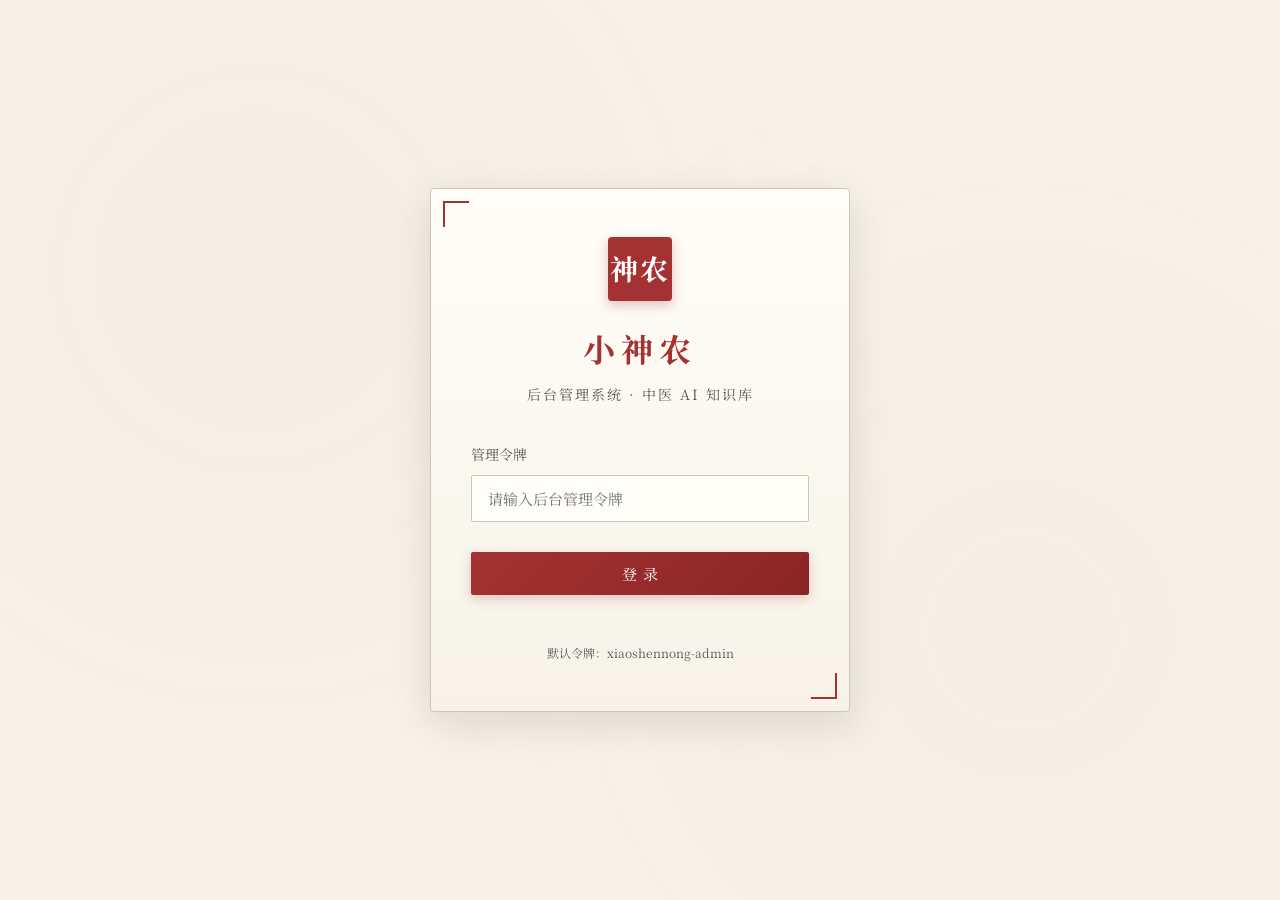
==== frontend/admin.html @ de5f573c "perf(api): 延迟加载重组件降低 OOM；feat(admin): 新增古风后台管理系统；fix(alias): 口语化症状别名匹配；security: API Key 迁移到 .env；st" ====
<!DOCTYPE html>
<html lang="zh-CN">
<head>
    <meta charset="UTF-8">
    <meta name="viewport" content="width=device-width, initial-scale=1.0">
    <title>小神农 · 后台管理系统</title>
    <link rel="preconnect" href="https://fonts.googleapis.com">
    <link rel="stylesheet" href="https://fonts.googleapis.com/css2?family=Noto+Serif+SC:wght@400;500;600;700&display=swap">
    <style>
        :root {
            --paper: #f7f3e9;
            --paper-dark: #efe8d8;
            --ink: #2b2b2b;
            --ink-light: #5a5a5a;
            --cinnabar: #a53232;
            --cinnabar-light: #c45c48;
            --jade: #4a7c59;
            --jade-dark: #2d4a35;
            --gold: #b8860b;
            --gold-light: #d4a84b;
            --border: #d4c4b0;
            --shadow: rgba(43, 27, 18, 0.12);
        }

        * {
            margin: 0;
            padding: 0;
            box-sizing: border-box;
        }

        body {
            font-family: 'Noto Serif SC', 'Source Han Serif SC', 'SimSun', 'STSong', serif;
            background: var(--paper);
            color: var(--ink);
            line-height: 1.7;
            min-height: 100vh;
        }

        /* 宣纸纹理背景 */
        body::before {
            content: '';
            position: fixed;
            top: 0;
            left: 0;
            right: 0;
            bottom: 0;
            background-image:
                radial-gradient(circle at 20% 30%, rgba(180, 160, 130, 0.05) 0%, transparent 50%),
                radial-gradient(circle at 80% 70%, rgba(160, 140, 110, 0.04) 0%, transparent 50%);
            pointer-events: none;
            z-index: -1;
        }

        /* 登录页 */
        .login-screen {
            min-height: 100vh;
            display: flex;
            align-items: center;
            justify-content: center;
            padding: 20px;
        }

        .login-card {
            width: 100%;
            max-width: 420px;
            background: linear-gradient(180deg, #fffdf8 0%, var(--paper) 100%);
            border: 1px solid var(--border);
            border-radius: 4px;
            padding: 48px 40px;
            box-shadow: 0 12px 40px var(--shadow);
            position: relative;
        }

        .login-card::before,
        .login-card::after {
            content: '';
            position: absolute;
            width: 24px;
            height: 24px;
            border: 2px solid var(--cinnabar);
        }

        .login-card::before {
            top: 12px;
            left: 12px;
            border-right: none;
            border-bottom: none;
        }

        .login-card::after {
            bottom: 12px;
            right: 12px;
            border-left: none;
            border-top: none;
        }

        .login-title {
            text-align: center;
            margin-bottom: 8px;
        }

        .login-title h1 {
            font-size: 32px;
            font-weight: 700;
            letter-spacing: 6px;
            color: var(--cinnabar);
        }

        .login-title p {
            font-size: 14px;
            color: var(--ink-light);
            letter-spacing: 2px;
            margin-top: 8px;
        }

        .login-form {
            margin-top: 36px;
        }

        .form-group {
            margin-bottom: 20px;
        }

        .form-group label {
            display: block;
            font-size: 14px;
            margin-bottom: 8px;
            color: var(--ink-light);
        }

        .form-control {
            width: 100%;
            padding: 12px 16px;
            border: 1px solid var(--border);
            border-radius: 2px;
            background: #fffdf8;
            font-family: inherit;
            font-size: 15px;
            color: var(--ink);
            transition: all 0.25s;
        }

        .form-control:focus {
            outline: none;
            border-color: var(--cinnabar-light);
            box-shadow: 0 0 0 3px rgba(165, 50, 50, 0.08);
        }

        .btn {
            display: inline-flex;
            align-items: center;
            justify-content: center;
            gap: 6px;
            padding: 11px 24px;
            border: none;
            border-radius: 2px;
            font-family: inherit;
            font-size: 15px;
            cursor: pointer;
            transition: all 0.25s;
            letter-spacing: 1px;
        }

        .btn-primary {
            background: linear-gradient(135deg, var(--cinnabar) 0%, #8a2525 100%);
            color: white;
            box-shadow: 0 4px 12px rgba(165, 50, 50, 0.25);
        }

        .btn-primary:hover {
            background: linear-gradient(135deg, var(--cinnabar-light) 0%, var(--cinnabar) 100%);
            transform: translateY(-1px);
        }

        .btn-secondary {
            background: var(--paper-dark);
            color: var(--ink);
            border: 1px solid var(--border);
        }

        .btn-secondary:hover {
            background: #e8e0d0;
        }

        .btn-sm {
            padding: 6px 14px;
            font-size: 13px;
        }

        .login-btn {
            width: 100%;
            margin-top: 10px;
        }

        .error-msg {
            color: var(--cinnabar);
            font-size: 13px;
            margin-top: 12px;
            text-align: center;
            min-height: 20px;
        }

        .seal {
            width: 64px;
            height: 64px;
            margin: 0 auto 20px;
            background: var(--cinnabar);
            color: white;
            border-radius: 4px;
            display: flex;
            align-items: center;
            justify-content: center;
            font-size: 28px;
            font-weight: 700;
            letter-spacing: 2px;
            box-shadow: 0 4px 12px rgba(165, 50, 50, 0.3);
        }

        /* 应用布局 */
        .app-shell {
            display: none;
            min-height: 100vh;
        }

        .app-shell.active {
            display: flex;
        }

        /* 侧边栏 */
        .sidebar {
            width: 230px;
            background: linear-gradient(180deg, #2b2b2b 0%, #1f1f1f 100%);
            color: #e8dcc8;
            flex-shrink: 0;
            display: flex;
            flex-direction: column;
            position: fixed;
            top: 0;
            left: 0;
            bottom: 0;
            z-index: 100;
            box-shadow: 4px 0 20px rgba(0, 0, 0, 0.2);
        }

        .sidebar-header {
            padding: 28px 20px;
            border-bottom: 1px solid rgba(212, 196, 176, 0.15);
            text-align: center;
        }

        .sidebar-header h2 {
            font-size: 20px;
            font-weight: 700;
            letter-spacing: 4px;
            color: var(--gold-light);
        }

        .sidebar-header p {
            font-size: 11px;
            color: rgba(232, 220, 200, 0.6);
            margin-top: 6px;
            letter-spacing: 1px;
        }

        .nav-menu {
            flex: 1;
            padding: 16px 0;
            overflow-y: auto;
        }

        .nav-item {
            display: flex;
            align-items: center;
            gap: 12px;
            padding: 14px 22px;
            cursor: pointer;
            transition: all 0.2s;
            border-left: 3px solid transparent;
            font-size: 14px;
        }

        .nav-item:hover {
            background: rgba(212, 196, 176, 0.08);
            color: #fff;
        }

        .nav-item.active {
            background: rgba(165, 50, 50, 0.15);
            border-left-color: var(--cinnabar);
            color: var(--gold-light);
        }

        .nav-icon {
            width: 22px;
            text-align: center;
            font-size: 16px;
        }

        .sidebar-footer {
            padding: 16px 20px;
            border-top: 1px solid rgba(212, 196, 176, 0.15);
            font-size: 11px;
            color: rgba(232, 220, 200, 0.5);
            text-align: center;
        }

        /* 主内容区 */
        .main-wrap {
            flex: 1;
            margin-left: 230px;
            display: flex;
            flex-direction: column;
            min-height: 100vh;
        }

        .top-header {
            background: #fffdf8;
            border-bottom: 1px solid var(--border);
            padding: 14px 28px;
            display: flex;
            align-items: center;
            justify-content: space-between;
            position: sticky;
            top: 0;
            z-index: 50;
            box-shadow: 0 2px 12px rgba(0, 0, 0, 0.04);
        }

        .breadcrumb {
            font-size: 15px;
            color: var(--ink-light);
        }

        .breadcrumb strong {
            color: var(--ink);
            font-weight: 600;
        }

        .header-actions {
            display: flex;
            align-items: center;
            gap: 12px;
        }

        .status-pill {
            display: inline-flex;
            align-items: center;
            gap: 6px;
            padding: 5px 12px;
            border-radius: 20px;
            font-size: 12px;
            background: #f7f3e9;
            color: var(--jade);
        }

        .status-pill::before {
            content: '';
            width: 7px;
            height: 7px;
            border-radius: 50%;
            background: var(--jade);
        }

        .logout-btn {
            background: transparent;
            border: 1px solid var(--border);
            color: var(--ink-light);
            padding: 6px 14px;
            border-radius: 2px;
            cursor: pointer;
            font-family: inherit;
            font-size: 13px;
            transition: all 0.2s;
        }

        .logout-btn:hover {
            border-color: var(--cinnabar);
            color: var(--cinnabar);
        }

        .main-content {
            flex: 1;
            padding: 28px;
        }

        /* 页面标题 */
        .page-title {
            margin-bottom: 24px;
        }

        .page-title h2 {
            font-size: 24px;
            font-weight: 700;
            letter-spacing: 2px;
            display: inline-block;
            padding-bottom: 8px;
            border-bottom: 2px solid var(--cinnabar);
        }

        .page-title p {
            font-size: 13px;
            color: var(--ink-light);
            margin-top: 8px;
        }

        /* 统计卡片 */
        .stats-grid {
            display: grid;
            grid-template-columns: repeat(auto-fill, minmax(220px, 1fr));
            gap: 20px;
            margin-bottom: 28px;
        }

        .stat-card {
            background: #fffdf8;
            border: 1px solid var(--border);
            border-radius: 4px;
            padding: 22px;
            position: relative;
            overflow: hidden;
            transition: all 0.25s;
            box-shadow: 0 4px 16px rgba(0, 0, 0, 0.04);
        }

        .stat-card:hover {
            transform: translateY(-2px);
            box-shadow: 0 8px 24px rgba(0, 0, 0, 0.08);
        }

        .stat-card::before {
            content: '';
            position: absolute;
            top: 0;
            left: 0;
            width: 4px;
            height: 100%;
            background: var(--jade);
        }

        .stat-card.cinnabar::before { background: var(--cinnabar); }
        .stat-card.gold::before { background: var(--gold); }
        .stat-card.jade::before { background: var(--jade); }

        .stat-label {
            font-size: 13px;
            color: var(--ink-light);
            margin-bottom: 6px;
        }

        .stat-value {
            font-size: 32px;
            font-weight: 700;
            color: var(--ink);
            letter-spacing: 1px;
        }

        .stat-desc {
            font-size: 12px;
            color: var(--ink-light);
            margin-top: 6px;
        }

        /* 内容卡片 */
        .card {
            background: #fffdf8;
            border: 1px solid var(--border);
            border-radius: 4px;
            box-shadow: 0 4px 16px rgba(0, 0, 0, 0.04);
            margin-bottom: 24px;
        }

        .card-header {
            padding: 18px 22px;
            border-bottom: 1px solid var(--border);
            display: flex;
            align-items: center;
            justify-content: space-between;
        }

        .card-title {
            font-size: 17px;
            font-weight: 600;
            letter-spacing: 1px;
            display: flex;
            align-items: center;
            gap: 10px;
        }

        .card-title::before {
            content: '';
            width: 4px;
            height: 18px;
            background: var(--cinnabar);
            border-radius: 2px;
        }

        .card-body {
            padding: 22px;
        }

        /* 表格 */
        .data-table {
            width: 100%;
            border-collapse: collapse;
            font-size: 14px;
        }

        .data-table th,
        .data-table td {
            padding: 13px 16px;
            text-align: left;
            border-bottom: 1px solid #ebe4d6;
        }

        .data-table th {
            background: #f5efe3;
            font-weight: 600;
            color: var(--ink);
            font-size: 13px;
            letter-spacing: 1px;
            white-space: nowrap;
        }

        .data-table tbody tr:hover {
            background: #fdfbf5;
        }

        .data-table td {
            color: var(--ink-light);
        }

        .badge {
            display: inline-block;
            padding: 3px 10px;
            border-radius: 2px;
            font-size: 12px;
        }

        .badge-jade {
            background: #f7f3e9;
            color: var(--jade);
        }

        .badge-gold {
            background: #fffdf8;
            color: #b8860b;
        }

        .badge-cinnabar {
            background: #fdf2f2;
            color: var(--cinnabar);
        }

        /* 搜索和筛选 */
        .toolbar {
            display: flex;
            gap: 12px;
            margin-bottom: 18px;
            flex-wrap: wrap;
            align-items: center;
        }

        .search-input {
            min-width: 240px;
            padding: 9px 14px;
            border: 1px solid var(--border);
            border-radius: 2px;
            background: #fffdf8;
            font-family: inherit;
            font-size: 14px;
        }

        .search-input:focus {
            outline: none;
            border-color: var(--cinnabar-light);
        }

        .filter-select {
            padding: 9px 14px;
            border: 1px solid var(--border);
            border-radius: 2px;
            background: #fffdf8;
            font-family: inherit;
            font-size: 14px;
            min-width: 140px;
        }

        /* 分页 */
        .pagination {
            display: flex;
            justify-content: center;
            align-items: center;
            gap: 8px;
            margin-top: 20px;
        }

        .page-btn {
            padding: 6px 12px;
            border: 1px solid var(--border);
            background: #fffdf8;
            color: var(--ink);
            cursor: pointer;
            font-family: inherit;
            font-size: 13px;
            border-radius: 2px;
            transition: all 0.2s;
        }

        .page-btn:hover:not(:disabled) {
            border-color: var(--cinnabar);
            color: var(--cinnabar);
        }

        .page-btn:disabled {
            opacity: 0.5;
            cursor: not-allowed;
        }

        .page-btn.active {
            background: var(--cinnabar);
            border-color: var(--cinnabar);
            color: white;
        }

        /* 日志 */
        .log-viewer {
            background: #1e1e1e;
            color: #d4c4b0;
            border-radius: 4px;
            padding: 18px;
            font-family: 'Consolas', 'Monaco', monospace;
            font-size: 12px;
            line-height: 1.8;
            max-height: 600px;
            overflow-y: auto;
            white-space: pre-wrap;
            word-break: break-all;
        }

        .log-line {
            border-bottom: 1px solid rgba(212, 196, 176, 0.08);
            padding: 2px 0;
        }

        /* 详情弹窗 */
        .modal-overlay {
            display: none;
            position: fixed;
            top: 0;
            left: 0;
            right: 0;
            bottom: 0;
            background: rgba(43, 27, 18, 0.5);
            z-index: 200;
            align-items: center;
            justify-content: center;
            padding: 20px;
        }

        .modal-overlay.active {
            display: flex;
        }

        .modal {
            background: #fffdf8;
            border: 1px solid var(--border);
            border-radius: 4px;
            width: 100%;
            max-width: 640px;
            max-height: 85vh;
            overflow-y: auto;
            box-shadow: 0 20px 60px rgba(0, 0, 0, 0.25);
        }

        .modal-header {
            padding: 18px 22px;
            border-bottom: 1px solid var(--border);
            display: flex;
            align-items: center;
            justify-content: space-between;
        }

        .modal-header h3 {
            font-size: 18px;
            letter-spacing: 1px;
        }

        .modal-close {
            background: none;
            border: none;
            font-size: 22px;
            cursor: pointer;
            color: var(--ink-light);
            line-height: 1;
        }

        .modal-close:hover {
            color: var(--cinnabar);
        }

        .modal-body {
            padding: 22px;
        }

        .detail-row {
            display: flex;
            padding: 10px 0;
            border-bottom: 1px dashed #ebe4d6;
        }

        .detail-label {
            width: 100px;
            flex-shrink: 0;
            color: var(--ink-light);
            font-size: 13px;
        }

        .detail-value {
            flex: 1;
            color: var(--ink);
            font-size: 14px;
        }

        /* 加载和空状态 */
        .loading {
            text-align: center;
            padding: 50px;
            color: var(--ink-light);
        }

        .empty-state {
            text-align: center;
            padding: 60px 20px;
            color: var(--ink-light);
        }

        .empty-state-icon {
            font-size: 48px;
            margin-bottom: 16px;
            opacity: 0.4;
        }

        /* 隐藏 */
        .hidden {
            display: none !important;
        }

        /* 响应式 */
        @media (max-width: 768px) {
            .sidebar {
                transform: translateX(-100%);
                transition: transform 0.3s;
            }

            .sidebar.open {
                transform: translateX(0);
            }

            .main-wrap {
                margin-left: 0;
            }

            .stats-grid {
                grid-template-columns: 1fr;
            }
        }
    </style>
</head>
<body>
    <!-- 登录界面 -->
    <div class="login-screen" id="loginScreen">
        <div class="login-card">
            <div class="seal">神农</div>
            <div class="login-title">
                <h1>小神农</h1>
                <p>后台管理系统 · 中医 AI 知识库</p>
            </div>
            <form class="login-form" id="loginForm">
                <div class="form-group">
                    <label>管理令牌</label>
                    <input type="password" class="form-control" id="adminToken" placeholder="请输入后台管理令牌" required>
                </div>
                <button type="submit" class="btn btn-primary login-btn">登 录</button>
                <div class="error-msg" id="loginError"></div>
                <p style="text-align: center; font-size: 12px; color: var(--ink-light); margin-top: 16px;">默认令牌：xiaoshennong-admin</p>
            </form>
        </div>
    </div>

    <!-- 应用主界面 -->
    <div class="app-shell" id="appShell">
        <aside class="sidebar">
            <div class="sidebar-header">
                <h2>小神农</h2>
                <p>后台管理系统</p>
            </div>
            <nav class="nav-menu" id="navMenu">
                <div class="nav-item active" data-view="dashboard">
                    <span class="nav-icon">◈</span>
                    <span>总览 dashboard</span>
                </div>
                <div class="nav-item" data-view="symptoms">
                    <span class="nav-icon">症</span>
                    <span>症状管理</span>
                </div>
                <div class="nav-item" data-view="syndromes">
                    <span class="nav-icon">证</span>
                    <span>证型管理</span>
                </div>
                <div class="nav-item" data-view="formulas">
                    <span class="nav-icon">方</span>
                    <span>方剂管理</span>
                </div>
                <div class="nav-item" data-view="drugs">
                    <span class="nav-icon">药</span>
                    <span>药物管理</span>
                </div>
                <div class="nav-item" data-view="sessions">
                    <span class="nav-icon">话</span>
                    <span>会话管理</span>
                </div>
                <div class="nav-item" data-view="logs">
                    <span class="nav-icon">志</span>
                    <span>系统日志</span>
                </div>
                <div class="nav-item" data-view="system">
                    <span class="nav-icon">系</span>
                    <span>系统信息</span>
                </div>
            </nav>
            <div class="sidebar-footer">
                小神农中医 AI · v5.0
            </div>
        </aside>

        <div class="main-wrap">
            <header class="top-header">
                <div class="breadcrumb" id="breadcrumb">
                    <strong>总览</strong>
                </div>
                <div class="header-actions">
                    <span class="status-pill" id="apiStatus">API 连接中</span>
                    <button class="logout-btn" id="logoutBtn">退出</button>
                </div>
            </header>

            <main class="main-content" id="mainContent">
                <!-- 动态内容 -->
            </main>
        </div>
    </div>

    <!-- 详情弹窗 -->
    <div class="modal-overlay" id="detailModal">
        <div class="modal">
            <div class="modal-header">
                <h3 id="modalTitle">详情</h3>
                <button class="modal-close" id="modalClose">&times;</button>
            </div>
            <div class="modal-body" id="modalBody">
                <!-- 动态内容 -->
            </div>
        </div>
    </div>

    <script>
        // API 基础配置
        // 本地开发时前端跑在 8080 / file://，API 跑在 5001；生产环境由 nginx 同源代理
        const DEFAULT_API_BASE = 'http://localhost:5001';

        function isValidApiBase(v) {
            return v && (v.startsWith('http://') || v.startsWith('https://'));
        }

        function detectApiBase() {
            const manual = localStorage.getItem('xsn_api_base');
            if (isValidApiBase(manual)) return manual;
            if (manual !== null && !isValidApiBase(manual)) {
                localStorage.removeItem('xsn_api_base');
            }
            if (location.protocol === 'file:') return DEFAULT_API_BASE;
            if ((location.hostname === 'localhost' || location.hostname === '127.0.0.1') && location.port !== '5001') {
                return DEFAULT_API_BASE;
            }
            return '';  // 空字符串表示同源，走 nginx 代理
        }

        let API_BASE = detectApiBase();
        console.log('[XiaoShennong Admin] API_BASE:', API_BASE || '(relative)');
        let adminToken = localStorage.getItem('xsn_admin_token') || '';
        let currentView = 'dashboard';

        // 视图状态缓存
        const viewState = {
            symptoms: { page: 1, keyword: '', body_part: '', category: '' },
            syndromes: { page: 1, keyword: '', system: '' },
            formulas: { page: 1, keyword: '' },
            drugs: { page: 1, keyword: '', category: '' },
            sessions: { page: 1 }
        };

        // API 请求封装
        async function apiRequest(method, path, body = null) {
            const options = {
                method,
                headers: {
                    'Content-Type': 'application/json',
                    'X-Admin-Token': adminToken
                }
            };
            if (body) options.body = JSON.stringify(body);

            const base = isValidApiBase(API_BASE) ? API_BASE : DEFAULT_API_BASE;
            try {
                const res = await fetch(`${base}${path}`, options);
                const data = await res.json();
                return { ok: res.ok, status: res.status, data };
            } catch (err) {
                return { ok: false, status: 0, data: { success: false, error: err.message } };
            }
        }

        // 初始化
        document.addEventListener('DOMContentLoaded', () => {
            if (adminToken) {
                validateToken();
            }

            document.getElementById('loginForm').addEventListener('submit', handleLogin);
            document.getElementById('logoutBtn').addEventListener('click', handleLogout);
            document.getElementById('modalClose').addEventListener('click', closeModal);
            document.getElementById('detailModal').addEventListener('click', (e) => {
                if (e.target.id === 'detailModal') closeModal();
            });

            document.querySelectorAll('.nav-item').forEach(item => {
                item.addEventListener('click', () => {
                    const view = item.dataset.view;
                    switchView(view);
                });
            });
        });

        async function validateToken() {
            const res = await apiRequest('POST', '/api/admin/auth', { token: adminToken });
            if (res.ok && res.data.success) {
                showApp();
                checkApiHealth();
            } else {
                adminToken = '';
                localStorage.removeItem('xsn_admin_token');
            }
        }

        async function handleLogin(e) {
            e.preventDefault();
            const token = document.getElementById('adminToken').value.trim();
            const errorEl = document.getElementById('loginError');

            const res = await apiRequest('POST', '/api/admin/auth', { token });
            if (res.ok && res.data.success) {
                adminToken = token;
                localStorage.setItem('xsn_admin_token', token);
                errorEl.textContent = '';
                showApp();
                checkApiHealth();
            } else {
                errorEl.textContent = res.data.error || '登录失败，请检查管理令牌';
            }
        }

        function handleLogout() {
            adminToken = '';
            localStorage.removeItem('xsn_admin_token');
            document.getElementById('loginScreen').style.display = 'flex';
            document.getElementById('appShell').classList.remove('active');
        }

        function showApp() {
            document.getElementById('loginScreen').style.display = 'none';
            document.getElementById('appShell').classList.add('active');
            switchView('dashboard');
        }

        async function checkApiHealth() {
            const statusEl = document.getElementById('apiStatus');
            const base = isValidApiBase(API_BASE) ? API_BASE : DEFAULT_API_BASE;
            try {
                const res = await fetch(`${base}/api/health`);
                if (res.ok) {
                    statusEl.textContent = 'API 已连接';
                    statusEl.style.background = '#f7f3e9';
                    statusEl.style.color = '#4a7c59';
                } else {
                    throw new Error('API 异常');
                }
            } catch (err) {
                statusEl.textContent = 'API 未连接';
                statusEl.style.background = '#fdf2f2';
                statusEl.style.color = '#a53232';
            }
        }

        function switchView(view) {
            currentView = view;

            // 更新导航
            document.querySelectorAll('.nav-item').forEach(item => {
                item.classList.toggle('active', item.dataset.view === view);
            });

            // 更新面包屑
            const titles = {
                dashboard: '总览',
                symptoms: '症状管理',
                syndromes: '证型管理',
                formulas: '方剂管理',
                drugs: '药物管理',
                sessions: '会话管理',
                logs: '系统日志',
                system: '系统信息'
            };
            document.getElementById('breadcrumb').innerHTML = `<strong>${titles[view]}</strong>`;

            // 渲染视图
            const main = document.getElementById('mainContent');
            main.innerHTML = '<div class="loading">加载中...</div>';

            switch (view) {
                case 'dashboard': renderDashboard(); break;
                case 'symptoms': renderSymptoms(); break;
                case 'syndromes': renderSyndromes(); break;
                case 'formulas': renderFormulas(); break;
                case 'drugs': renderDrugs(); break;
                case 'sessions': renderSessions(); break;
                case 'logs': renderLogs(); break;
                case 'system': renderSystem(); break;
            }
        }

        // ========== Dashboard ==========
        async function renderDashboard() {
            const res = await apiRequest('GET', '/api/admin/stats');
            const main = document.getElementById('mainContent');

            if (!res.ok || !res.data.success) {
                main.innerHTML = `<div class="empty-state">加载失败：${res.data.error || '未知错误'}</div>`;
                return;
            }

            const s = res.data.data;
            main.innerHTML = `
                <div class="page-title">
                    <h2>总览</h2>
                    <p>小神农中医 AI 知识库与系统运行概况</p>
                </div>
                <div class="stats-grid">
                    <div class="stat-card cinnabar">
                        <div class="stat-label">症状总数</div>
                        <div class="stat-value">${s.symptoms.total}</div>
                        <div class="stat-desc">覆盖 ${s.symptoms.body_parts} 个部位、${s.symptoms.categories} 种类别</div>
                    </div>
                    <div class="stat-card jade">
                        <div class="stat-label">证型总数</div>
                        <div class="stat-value">${s.syndromes.total}</div>
                        <div class="stat-desc">六经、脏腑、气血津液等辨证体系</div>
                    </div>
                    <div class="stat-card gold">
                        <div class="stat-label">方剂总数</div>
                        <div class="stat-value">${s.formulas.total}</div>
                        <div class="stat-desc">经典名方与常用方剂</div>
                    </div>
                    <div class="stat-card">
                        <div class="stat-label">药物总数</div>
                        <div class="stat-value">${s.drugs.total}</div>
                        <div class="stat-desc">分属 ${s.drugs.categories} 个药物类别</div>
                    </div>
                    <div class="stat-card cinnabar">
                        <div class="stat-label">古籍文档</div>
                        <div class="stat-value">${s.knowledge.total_documents || 0}</div>
                        <div class="stat-desc">RAG 向量库中文古籍条文</div>
                    </div>
                    <div class="stat-card jade">
                        <div class="stat-label">活跃会话</div>
                        <div class="stat-value">${s.sessions.active}</div>
                        <div class="stat-desc">当前对话式问诊会话数</div>
                    </div>
                </div>

                <div class="card">
                    <div class="card-header">
                        <div class="card-title">知识库状态</div>
                    </div>
                    <div class="card-body">
                        <table class="data-table">
                            <tbody>
                                <tr><td style="width:160px">嵌入模型</td><td>${s.knowledge.embedding_model || '-'}</td></tr>
                                <tr><td>计算设备</td><td>${s.knowledge.device || '-'}</td></tr>
                                <tr><td>症状编码数</td><td>${s.knowledge.symptom_count || 0}</td></tr>
                                <tr><td>证型编码数</td><td>${s.knowledge.formula_count || 0}</td></tr>
                                <tr><td>药物编码数</td><td>${s.knowledge.drug_count || 0}</td></tr>
                                <tr><td>禁忌规则组</td><td>${s.rules.total || 0}</td></tr>
                            </tbody>
                        </table>
                    </div>
                </div>
            `;
        }

        // ========== 通用表格渲染 ==========
        function renderTableView(title, subtitle, toolbarHtml, columns, rows, pagination, onRowClick = null) {
            let html = `
                <div class="page-title">
                    <h2>${title}</h2>
                    <p>${subtitle}</p>
                </div>
                <div class="card">
                    <div class="card-header">
                        <div class="card-title">数据列表</div>
                    </div>
                    <div class="card-body">
                        ${toolbarHtml}
                        <div style="overflow-x:auto">
                            <table class="data-table">
                                <thead><tr>${columns.map(c => `<th>${c}</th>`).join('')}</tr></thead>
                                <tbody>
            `;

            if (rows.length === 0) {
                html += `<tr><td colspan="${columns.length}" style="text-align:center;padding:40px;color:#999">暂无数据</td></tr>`;
            } else {
                rows.forEach(row => {
                    const clickAttr = onRowClick ? `onclick="${onRowClick}('${row.id}')" style="cursor:pointer"` : '';
                    html += `<tr ${clickAttr}>${row.cells.map(cell => `<td>${cell}</td>`).join('')}</tr>`;
                });
            }

            html += `</tbody></table></div>${pagination}</div></div>`;
            return html;
        }

        function renderPagination(view, total, page, pageSize) {
            const totalPages = Math.max(1, Math.ceil(total / pageSize));
            let html = '<div class="pagination">';
            html += `<button class="page-btn" onclick="changePage('${view}', ${page - 1})" ${page <= 1 ? 'disabled' : ''}>上一页</button>`;
            for (let i = 1; i <= totalPages; i++) {
                if (i === 1 || i === totalPages || (i >= page - 1 && i <= page + 1)) {
                    html += `<button class="page-btn ${i === page ? 'active' : ''}" onclick="changePage('${view}', ${i})">${i}</button>`;
                } else if (i === page - 2 || i === page + 2) {
                    html += `<span style="color:#999">...</span>`;
                }
            }
            html += `<button class="page-btn" onclick="changePage('${view}', ${page + 1})" ${page >= totalPages ? 'disabled' : ''}>下一页</button>`;
            html += `<span style="margin-left:12px;color:#999;font-size:13px">共 ${total} 条</span>`;
            html += '</div>';
            return html;
        }

        function changePage(view, page) {
            viewState[view].page = page;
            switch (view) {
                case 'symptoms': renderSymptoms(); break;
                case 'syndromes': renderSyndromes(); break;
                case 'formulas': renderFormulas(); break;
                case 'drugs': renderDrugs(); break;
                case 'sessions': renderSessions(); break;
            }
        }

        // ========== 症状管理 ==========
        async function renderSymptoms() {
            const st = viewState.symptoms;
            const params = new URLSearchParams({
                page: st.page,
                page_size: 15,
                keyword: st.keyword,
                body_part: st.body_part,
                category: st.category
            });
            const res = await apiRequest('GET', `/api/admin/symptoms?${params}`);
            const main = document.getElementById('mainContent');

            if (!res.ok || !res.data.success) {
                main.innerHTML = `<div class="empty-state">加载失败：${res.data.error || '未知错误'}</div>`;
                return;
            }

            const data = res.data.data;
            window._symptomsCache = data.items;
            const filters = data.filters;

            const toolbar = `
                <div class="toolbar">
                    <input type="text" class="search-input" placeholder="搜索症状名称或别名..." value="${st.keyword}" onchange="updateFilter('symptoms', 'keyword', this.value)">
                    <select class="filter-select" onchange="updateFilter('symptoms', 'body_part', this.value)">
                        <option value="">全部部位</option>
                        ${filters.body_parts.map(f => `<option value="${f.code}" ${st.body_part === f.code ? 'selected' : ''}>${f.name}</option>`).join('')}
                    </select>
                    <select class="filter-select" onchange="updateFilter('symptoms', 'category', this.value)">
                        <option value="">全部类别</option>
                        ${filters.categories.map(f => `<option value="${f.code}" ${st.category === f.code ? 'selected' : ''}>${f.name}</option>`).join('')}
                    </select>
                    <button class="btn btn-secondary btn-sm" onclick="resetFilters('symptoms')">重置</button>
                </div>
            `;

            const rows = data.items.map(item => ({
                id: item.id,
                cells: [
                    `<code>${item.id}</code>`,
                    `<strong>${item.name}</strong>`,
                    item.aliases.slice(0, 4).join('、') || '-',
                    `<span class="badge badge-jade">${item.body_part}</span>`,
                    `<span class="badge badge-gold">${item.category}</span>`,
                    item.classic_refs.slice(0, 3).join('、') || '-'
                ]
            }));

            main.innerHTML = renderTableView(
                '症状管理',
                '管理症状编码体系（SN 编码），支持按名称、部位、类别筛选',
                toolbar,
                ['编码', '名称', '别名', '部位', '类别', '古籍引用'],
                rows,
                renderPagination('symptoms', data.total, data.page, data.page_size),
                'showSymptomDetail'
            );
        }

        function showSymptomDetail(id) {
            const item = window._symptomsCache?.find(i => i.id === id);
            if (!item) return;
            openModal('症状详情', `
                <div class="detail-row"><div class="detail-label">编码</div><div class="detail-value">${item.id}</div></div>
                <div class="detail-row"><div class="detail-label">名称</div><div class="detail-value">${item.name}</div></div>
                <div class="detail-row"><div class="detail-label">别名</div><div class="detail-value">${item.aliases.join('、') || '-'}</div></div>
                <div class="detail-row"><div class="detail-label">部位</div><div class="detail-value">${item.body_part}</div></div>
                <div class="detail-row"><div class="detail-label">类别</div><div class="detail-value">${item.category}</div></div>
                <div class="detail-row"><div class="detail-label">古籍引用</div><div class="detail-value">${item.classic_refs.join('、') || '-'}</div></div>
            `);
        }

        // ========== 证型管理 ==========
        async function renderSyndromes() {
            const st = viewState.syndromes;
            const params = new URLSearchParams({
                page: st.page,
                page_size: 15,
                keyword: st.keyword,
                system: st.system
            });
            const res = await apiRequest('GET', `/api/admin/syndromes?${params}`);
            const main = document.getElementById('mainContent');

            if (!res.ok || !res.data.success) {
                main.innerHTML = `<div class="empty-state">加载失败：${res.data.error || '未知错误'}</div>`;
                return;
            }

            const data = res.data.data;
            const toolbar = `
                <div class="toolbar">
                    <input type="text" class="search-input" placeholder="搜索证型名称..." value="${st.keyword}" onchange="updateFilter('syndromes', 'keyword', this.value)">
                    <select class="filter-select" onchange="updateFilter('syndromes', 'system', this.value)">
                        <option value="">全部体系</option>
                        ${data.filters.systems.map(sys => `<option value="${sys}" ${st.system === sys ? 'selected' : ''}>${sys}</option>`).join('')}
                    </select>
                    <button class="btn btn-secondary btn-sm" onclick="resetFilters('syndromes')">重置</button>
                </div>
            `;

            const rows = data.items.map(item => ({
                id: item.id,
                cells: [
                    `<code>${item.id}</code>`,
                    `<strong>${item.name}</strong>`,
                    `<span class="badge badge-jade">${item.system}</span>`,
                    item.pathogenesis || '-',
                    item.treatment_principle || '-',
                    item.main_formula?.formula_name || '-',
                    `<span class="badge ${item.severity?.includes('重') ? 'badge-cinnabar' : 'badge-gold'}">${item.severity || '未知'}</span>`
                ]
            }));

            main.innerHTML = renderTableView(
                '证型管理',
                '管理证型编码体系（SY 编码），查看病因病机与治则治法',
                toolbar,
                ['编码', '名称', '辨证体系', '病因病机', '治则治法', '代表方剂', '严重程度'],
                rows,
                renderPagination('syndromes', data.total, data.page, data.page_size)
            );
        }

        // ========== 方剂管理 ==========
        async function renderFormulas() {
            const st = viewState.formulas;
            const params = new URLSearchParams({
                page: st.page,
                page_size: 15,
                keyword: st.keyword
            });
            const res = await apiRequest('GET', `/api/admin/formulas?${params}`);
            const main = document.getElementById('mainContent');

            if (!res.ok || !res.data.success) {
                main.innerHTML = `<div class="empty-state">加载失败：${res.data.error || '未知错误'}</div>`;
                return;
            }

            const data = res.data.data;
            const toolbar = `
                <div class="toolbar">
                    <input type="text" class="search-input" placeholder="搜索方剂名称..." value="${st.keyword}" onchange="updateFilter('formulas', 'keyword', this.value)">
                    <button class="btn btn-secondary btn-sm" onclick="resetFilters('formulas')">重置</button>
                </div>
            `;

            const rows = data.items.map(item => ({
                id: item.id,
                cells: [
                    `<code>${item.id}</code>`,
                    `<strong>${item.name}</strong>`,
                    item.source || '-',
                    item.symptom_count || 0,
                    item.composition.slice(0, 3).join('、') + (item.composition.length > 3 ? '...' : '') || '-',
                    item.effects || '-'
                ]
            }));

            main.innerHTML = renderTableView(
                '方剂管理',
                '管理方剂数据库（FP 编码），查看组成、功效与来源',
                toolbar,
                ['编码', '名称', '来源', '对应症状数', '主要组成', '功效概要'],
                rows,
                renderPagination('formulas', data.total, data.page, data.page_size)
            );
        }

        // ========== 药物管理 ==========
        async function renderDrugs() {
            const st = viewState.drugs;
            const params = new URLSearchParams({
                page: st.page,
                page_size: 15,
                keyword: st.keyword,
                category: st.category
            });
            const res = await apiRequest('GET', `/api/admin/drugs?${params}`);
            const main = document.getElementById('mainContent');

            if (!res.ok || !res.data.success) {
                main.innerHTML = `<div class="empty-state">加载失败：${res.data.error || '未知错误'}</div>`;
                return;
            }

            const data = res.data.data;
            const toolbar = `
                <div class="toolbar">
                    <input type="text" class="search-input" placeholder="搜索药物名称..." value="${st.keyword}" onchange="updateFilter('drugs', 'keyword', this.value)">
                    <select class="filter-select" onchange="updateFilter('drugs', 'category', this.value)">
                        <option value="">全部类别</option>
                        ${data.filters.categories.map(f => `<option value="${f.code}" ${st.category === f.code ? 'selected' : ''}>${f.name}</option>`).join('')}
                    </select>
                    <button class="btn btn-secondary btn-sm" onclick="resetFilters('drugs')">重置</button>
                </div>
            `;

            const rows = data.items.map(item => ({
                id: item.id,
                cells: [
                    `<code>${item.id}</code>`,
                    `<strong>${item.name}</strong>`,
                    `<span class="badge badge-jade">${item.category}</span>`,
                    item.nature || '-',
                    item.taste || '-',
                    item.meridian || '-',
                    item.indication_count || 0
                ]
            }));

            main.innerHTML = renderTableView(
                '药物管理',
                '管理药物数据库（DR 编码），查看性味归经与主治',
                toolbar,
                ['编码', '名称', '类别', '性', '味', '归经', '主治症状数'],
                rows,
                renderPagination('drugs', data.total, data.page, data.page_size)
            );
        }

        // ========== 会话管理 ==========
        async function renderSessions() {
            const st = viewState.sessions;
            const params = new URLSearchParams({
                page: st.page,
                page_size: 15
            });
            const res = await apiRequest('GET', `/api/admin/sessions?${params}`);
            const main = document.getElementById('mainContent');

            if (!res.ok || !res.data.success) {
                main.innerHTML = `<div class="empty-state">加载失败：${res.data.error || '未知错误'}</div>`;
                return;
            }

            const data = res.data.data;
            const toolbar = `
                <div class="toolbar">
                    <span style="color:#999;font-size:13px">显示最近的对话问诊会话</span>
                </div>
            `;

            const rows = data.items.map(item => ({
                id: item.session_id,
                cells: [
                    `<code>${item.session_id}</code>`,
                    `<span class="badge badge-jade">${item.phase}</span>`,
                    item.turn_count,
                    item.symptom_count,
                    item.diagnosis_triggered ? '<span class="badge badge-cinnabar">已触发</span>' : '<span class="badge badge-gold">收集中</span>',
                    formatTime(item.last_activity),
                    `<button class="btn btn-secondary btn-sm" onclick="showSessionDetail('${item.session_id}')">查看</button>`
                ]
            }));

            main.innerHTML = renderTableView(
                '会话管理',
                '查看用户对话式问诊会话状态与收集进度',
                toolbar,
                ['会话 ID', '阶段', '轮次', '症状数', '辨证状态', '最后活跃', '操作'],
                rows,
                renderPagination('sessions', data.total, data.page, data.page_size)
            );
        }

        async function showSessionDetail(sessionId) {
            const res = await apiRequest('GET', `/api/admin/sessions/${sessionId}`);
            if (!res.ok || !res.data.success) {
                alert('加载会话详情失败：' + (res.data.error || '未知错误'));
                return;
            }
            const s = res.data.data;
            openModal('会话详情', `
                <div class="detail-row"><div class="detail-label">会话 ID</div><div class="detail-value">${s.session_id}</div></div>
                <div class="detail-row"><div class="detail-label">当前阶段</div><div class="detail-value">${s.phase}</div></div>
                <div class="detail-row"><div class="detail-label">轮次</div><div class="detail-value">${s.turn_count}</div></div>
                <div class="detail-row"><div class="detail-label">已收集症状</div><div class="detail-value">${(s.collected_symptoms || []).map(x => x.name).join('、') || '-'}</div></div>
                <div class="detail-row"><div class="detail-label">用户画像</div><div class="detail-value">${JSON.stringify(s.user_profile || {})}</div></div>
                <div class="detail-row"><div class="detail-label">是否可辨证</div><div class="detail-value">${s.is_ready_for_diagnosis ? '是' : '否'}</div></div>
            `);
        }

        // ========== 系统日志 ==========
        async function renderLogs() {
            const res = await apiRequest('GET', '/api/admin/logs?lines=200');
            const main = document.getElementById('mainContent');

            if (!res.ok || !res.data.success) {
                main.innerHTML = `<div class="empty-state">加载失败：${res.data.error || '未知错误'}</div>`;
                return;
            }

            const data = res.data.data;
            const lines = data.lines.map(line => `<div class="log-line">${escapeHtml(line)}</div>`).join('') || '<div class="empty-state">暂无日志</div>';

            main.innerHTML = `
                <div class="page-title">
                    <h2>系统日志</h2>
                    <p>查看后端服务运行日志，便于排查问题</p>
                </div>
                <div class="card">
                    <div class="card-header">
                        <div class="card-title">${data.file}</div>
                        <button class="btn btn-secondary btn-sm" onclick="renderLogs()">刷新</button>
                    </div>
                    <div class="card-body">
                        <div class="log-viewer">${lines}</div>
                    </div>
                </div>
            `;
        }

        // ========== 系统信息 ==========
        async function renderSystem() {
            const res = await apiRequest('GET', '/api/admin/system');
            const main = document.getElementById('mainContent');

            if (!res.ok || !res.data.success) {
                main.innerHTML = `<div class="empty-state">加载失败：${res.data.error || '未知错误'}</div>`;
                return;
            }

            const s = res.data.data;
            main.innerHTML = `
                <div class="page-title">
                    <h2>系统信息</h2>
                    <p>运行环境与配置状态</p>
                </div>
                <div class="card">
                    <div class="card-header"><div class="card-title">环境配置</div></div>
                    <div class="card-body">
                        <table class="data-table">
                            <tbody>
                                <tr><td style="width:180px">Python 版本</td><td>${s.python_version}</td></tr>
                                <tr><td>操作系统</td><td>${s.platform}</td></tr>
                                <tr><td>LLM 提供商</td><td><span class="badge badge-jade">${s.llm_provider}</span></td></tr>
                                <tr><td>数据目录</td><td><code>${s.data_dir}</code></td></tr>
                                <tr><td>管理令牌</td><td>${s.admin_token_configured ? '<span class="badge badge-jade">已自定义</span>' : '<span class="badge badge-cinnabar">使用默认令牌（生产环境请修改）</span>'}</td></tr>
                                <tr><td>服务器时间</td><td>${s.timestamp}</td></tr>
                            </tbody>
                        </table>
                    </div>
                </div>
                <div class="card">
                    <div class="card-header"><div class="card-title">安全提示</div></div>
                    <div class="card-body" style="color:var(--ink-light);font-size:14px">
                        <p>当前后台使用简单的令牌认证（<code>X-Admin-Token</code>）。</p>
                        <p>生产部署前，请设置环境变量 <code>ADMIN_TOKEN</code> 使用强随机字符串，并考虑接入更完善的身份认证机制。</p>
                    </div>
                </div>
            `;
        }

        // ========== 工具函数 ==========
        function updateFilter(view, key, value) {
            viewState[view][key] = value;
            viewState[view].page = 1;
            switch (view) {
                case 'symptoms': renderSymptoms(); break;
                case 'syndromes': renderSyndromes(); break;
                case 'formulas': renderFormulas(); break;
                case 'drugs': renderDrugs(); break;
            }
        }

        function resetFilters(view) {
            viewState[view] = { page: 1, keyword: '', body_part: '', category: '', system: '' };
            switch (view) {
                case 'symptoms': renderSymptoms(); break;
                case 'syndromes': renderSyndromes(); break;
                case 'formulas': renderFormulas(); break;
                case 'drugs': renderDrugs(); break;
            }
        }

        function openModal(title, content) {
            document.getElementById('modalTitle').textContent = title;
            document.getElementById('modalBody').innerHTML = content;
            document.getElementById('detailModal').classList.add('active');
        }

        function closeModal() {
            document.getElementById('detailModal').classList.remove('active');
        }

        function formatTime(ts) {
            if (!ts) return '-';
            const d = new Date(ts * 1000);
            return d.toLocaleString('zh-CN', { month: 'short', day: 'numeric', hour: '2-digit', minute: '2-digit' });
        }

        function escapeHtml(text) {
            const div = document.createElement('div');
            div.textContent = text;
            return div.innerHTML;
        }
    </script>
</body>
</html>
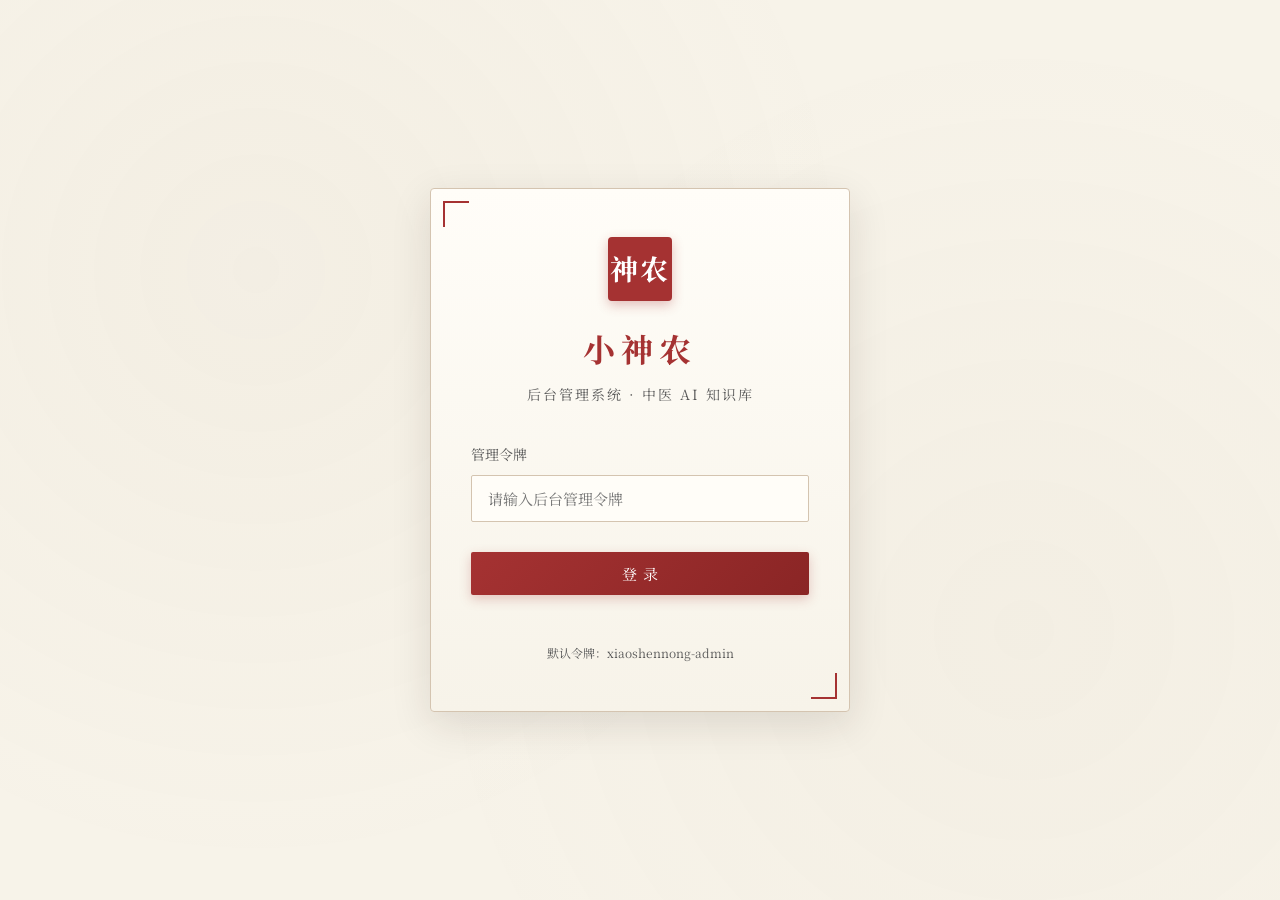
==== commit 43881863: "feat: 账号/病历/医馆/订单体系 + 词法检索修复语义搜索 + 真医生式问诊 + 全站古风×苹果动效 - 语义搜索: 新增无嵌入词法检索(lexical_retriever+SQLite)，修复" ====
--- a/frontend/admin.html
+++ b/frontend/admin.html
@@ -3,7 +3,10 @@
 <head>
     <meta charset="UTF-8">
     <meta name="viewport" content="width=device-width, initial-scale=1.0">
-    <title>小神农 · 后台管理系统</title>
+    <title>小神农中医AI · 平台后台</title>
+    <link rel="icon" href="data:image/svg+xml,%3Csvg xmlns='http://www.w3.org/2000/svg' viewBox='0 0 64 64'%3E%3Crect width='64' height='64' rx='12' fill='%23a53232'/%3E%3Crect x='6' y='6' width='52' height='52' rx='8' fill='none' stroke='%23fffdf8' stroke-opacity='0.45' stroke-width='2'/%3E%3Ctext x='32' y='42' font-family='serif' font-size='24' font-weight='bold' fill='%23fffdf8' text-anchor='middle'%3E%E7%A5%9E%E5%86%9C%3C/text%3E%3C/svg%3E">
+    <link rel="stylesheet" href="assets/xsn-theme.css">
+    <script src="assets/xsn-motion.js" defer></script>
     <link rel="preconnect" href="https://fonts.googleapis.com">
     <link rel="stylesheet" href="https://fonts.googleapis.com/css2?family=Noto+Serif+SC:wght@400;500;600;700&display=swap">
     <style>
@@ -274,7 +277,7 @@
             gap: 12px;
             padding: 14px 22px;
             cursor: pointer;
-            transition: all 0.2s;
+            transition: all 300ms var(--ease-spring);
             border-left: 3px solid transparent;
             font-size: 14px;
         }
@@ -764,12 +767,31 @@
                 grid-template-columns: 1fr;
             }
         }
+
+        /* P3 设计系统接入 */
+        button:active { transform: scale(0.97); transition-duration: 100ms; }
+        .btn:active { transform: scale(0.97); }
+        .nav-item:active { transform: scale(0.98); transition-duration: 100ms; }
+        @keyframes xsnSectionIn {
+            from { opacity: 0; transform: translateY(6px); }
+            to { opacity: 1; transform: translateY(0); }
+        }
+        .xsn-section-in { animation: xsnSectionIn 200ms var(--ease-spring, ease-out); }
+
+        /* P4 管理视图 */
+        .xsn-btn-sm { padding: 5px 12px; font-size: 12px; }
+        .stat-gold-text { color: var(--gold); }
+        .stat-hint { color: var(--gold); font-size: 12px; }
+        .stat-card.clickable { cursor: pointer; }
+        .action-cell { white-space: nowrap; }
+        .action-cell .xsn-btn { margin-right: 6px; }
+        .toolbar-right { margin-left: auto; }
     </style>
 </head>
 <body>
     <!-- 登录界面 -->
     <div class="login-screen" id="loginScreen">
-        <div class="login-card">
+        <div class="login-card" data-reveal>
             <div class="seal">神农</div>
             <div class="login-title">
                 <h1>小神农</h1>
@@ -818,6 +840,18 @@
                 <div class="nav-item" data-view="sessions">
                     <span class="nav-icon">话</span>
                     <span>会话管理</span>
+                </div>
+                <div class="nav-item" data-view="clinics">
+                    <span class="nav-icon">馆</span>
+                    <span>医馆核验</span>
+                </div>
+                <div class="nav-item" data-view="users">
+                    <span class="nav-icon">众</span>
+                    <span>用户管理</span>
+                </div>
+                <div class="nav-item" data-view="orders">
+                    <span class="nav-icon">单</span>
+                    <span>订单总览</span>
                 </div>
                 <div class="nav-item" data-view="logs">
                     <span class="nav-icon">志</span>
@@ -896,7 +930,10 @@
             syndromes: { page: 1, keyword: '', system: '' },
             formulas: { page: 1, keyword: '' },
             drugs: { page: 1, keyword: '', category: '' },
-            sessions: { page: 1 }
+            sessions: { page: 1 },
+            clinics: { status: '' },
+            users: { page: 1 },
+            orders: { page: 1, status: '', order_type: '' }
         };
 
         // API 请求封装
@@ -1017,6 +1054,9 @@
                 formulas: '方剂管理',
                 drugs: '药物管理',
                 sessions: '会话管理',
+                clinics: '医馆核验',
+                users: '用户管理',
+                orders: '订单总览',
                 logs: '系统日志',
                 system: '系统信息'
             };
@@ -1025,6 +1065,10 @@
             // 渲染视图
             const main = document.getElementById('mainContent');
             main.innerHTML = '<div class="loading">加载中...</div>';
+            // P3 设计系统接入：主区视图切换 200ms 淡入
+            main.classList.remove('xsn-section-in');
+            void main.offsetWidth;
+            main.classList.add('xsn-section-in');
 
             switch (view) {
                 case 'dashboard': renderDashboard(); break;
@@ -1033,6 +1077,9 @@
                 case 'formulas': renderFormulas(); break;
                 case 'drugs': renderDrugs(); break;
                 case 'sessions': renderSessions(); break;
+                case 'clinics': renderClinics(); break;
+                case 'users': renderUsers(); break;
+                case 'orders': renderOrders(); break;
                 case 'logs': renderLogs(); break;
                 case 'system': renderSystem(); break;
             }
@@ -1049,6 +1096,8 @@
             }
 
             const s = res.data.data;
+            const pendingClinics = (s.clinics && s.clinics.pending) || 0;
+            const pendingRx = (s.prescriptions && s.prescriptions.pending_review) || 0;
             main.innerHTML = `
                 <div class="page-title">
                     <h2>总览</h2>
@@ -1084,6 +1133,26 @@
                         <div class="stat-label">活跃会话</div>
                         <div class="stat-value">${s.sessions.active}</div>
                         <div class="stat-desc">当前对话式问诊会话数</div>
+                    </div>
+                    <div class="stat-card">
+                        <div class="stat-label">用户总数</div>
+                        <div class="stat-value">${(s.users && s.users.total) || 0}</div>
+                        <div class="stat-desc">平台注册用户数</div>
+                    </div>
+                    <div class="stat-card gold clickable" onclick="switchView('clinics')">
+                        <div class="stat-label">待核验医馆</div>
+                        <div class="stat-value ${pendingClinics > 0 ? 'stat-gold-text' : ''}">${pendingClinics}</div>
+                        <div class="stat-desc">${pendingClinics > 0 ? '<span class="stat-hint">需处理 · 点击前往核验</span>' : `医馆共 ${(s.clinics && s.clinics.total) || 0} 家`}</div>
+                    </div>
+                    <div class="stat-card">
+                        <div class="stat-label">订单总数</div>
+                        <div class="stat-value">${(s.orders && s.orders.total) || 0}</div>
+                        <div class="stat-desc">处方与商城订单合计</div>
+                    </div>
+                    <div class="stat-card gold">
+                        <div class="stat-label">待审核处方</div>
+                        <div class="stat-value ${pendingRx > 0 ? 'stat-gold-text' : ''}">${pendingRx}</div>
+                        <div class="stat-desc">${pendingRx > 0 ? '<span class="stat-hint">需处理</span>' : `处方共 ${(s.prescriptions && s.prescriptions.total) || 0} 张`}</div>
                     </div>
                 </div>
 
@@ -1164,6 +1233,8 @@
                 case 'formulas': renderFormulas(); break;
                 case 'drugs': renderDrugs(); break;
                 case 'sessions': renderSessions(); break;
+                case 'users': renderUsers(); break;
+                case 'orders': renderOrders(); break;
             }
         }
 
@@ -1450,6 +1521,266 @@
                 <div class="detail-row"><div class="detail-label">用户画像</div><div class="detail-value">${JSON.stringify(s.user_profile || {})}</div></div>
                 <div class="detail-row"><div class="detail-label">是否可辨证</div><div class="detail-value">${s.is_ready_for_diagnosis ? '是' : '否'}</div></div>
             `);
+        }
+
+        // ========== 医馆核验 ==========
+        const CLINIC_STATUS_MAP = {
+            pending: ['xsn-status-pending', '待核验'],
+            verified: ['xsn-status-ok', '已核验'],
+            frozen: ['xsn-status-bad', '已冻结']
+        };
+
+        async function renderClinics() {
+            const res = await apiRequest('GET', '/api/admin/clinics');
+            const main = document.getElementById('mainContent');
+
+            if (!res.ok || !res.data.success) {
+                main.innerHTML = `<div class="empty-state">加载失败：${res.data.error || '未知错误'}</div>`;
+                return;
+            }
+
+            window._clinicsCache = res.data.data.clinics || [];
+            const st = viewState.clinics;
+            main.innerHTML = `
+                <div class="page-title">
+                    <h2>医馆核验</h2>
+                    <p>审核医馆入驻资质，可冻结或恢复医馆服务状态</p>
+                </div>
+                <div class="card">
+                    <div class="card-header">
+                        <div class="card-title">医馆列表</div>
+                    </div>
+                    <div class="card-body">
+                        <div class="toolbar">
+                            <select class="filter-select toolbar-right" onchange="setClinicFilter(this.value)">
+                                <option value="" ${st.status === '' ? 'selected' : ''}>全部状态</option>
+                                <option value="pending" ${st.status === 'pending' ? 'selected' : ''}>待核验</option>
+                                <option value="verified" ${st.status === 'verified' ? 'selected' : ''}>已核验</option>
+                                <option value="frozen" ${st.status === 'frozen' ? 'selected' : ''}>已冻结</option>
+                            </select>
+                        </div>
+                        <div style="overflow-x:auto">
+                            <table class="data-table">
+                                <thead><tr><th>编号</th><th>名称</th><th>许可证号</th><th>地址</th><th>代煎</th><th>状态</th><th>申请时间</th><th>操作</th></tr></thead>
+                                <tbody id="clinicTableBody"></tbody>
+                            </table>
+                        </div>
+                    </div>
+                </div>
+            `;
+            renderClinicTableBody();
+        }
+
+        function setClinicFilter(status) {
+            viewState.clinics.status = status;
+            renderClinicTableBody();
+        }
+
+        function renderClinicTableBody() {
+            const tbody = document.getElementById('clinicTableBody');
+            if (!tbody) return;
+            const st = viewState.clinics;
+            const list = (window._clinicsCache || []).filter(c => !st.status || c.status === st.status);
+
+            if (list.length === 0) {
+                tbody.innerHTML = '<tr><td colspan="8" style="text-align:center;padding:40px;color:#999">暂无数据</td></tr>';
+                return;
+            }
+
+            tbody.innerHTML = list.map(c => {
+                const [badgeCls, statusText] = CLINIC_STATUS_MAP[c.status] || ['xsn-status-pending', c.status || '未知'];
+                const decoction = c.support_decoction ? `支持（${fenToYuan(c.decoction_fee)}）` : '不支持';
+                let actions = `<button class="xsn-btn xsn-btn-outline-jade xsn-btn-sm" onclick="showClinicVerifications('${c.clinic_id}')">核验记录</button>`;
+                if (c.status === 'pending') {
+                    actions += `<button class="xsn-btn xsn-btn-jade xsn-btn-sm" onclick="clinicAction('${c.clinic_id}', 'verified', '通过核验')">通过核验</button>`;
+                    actions += `<button class="xsn-btn xsn-btn-outline-cinnabar xsn-btn-sm" onclick="clinicAction('${c.clinic_id}', 'frozen', '冻结')">冻结</button>`;
+                } else if (c.status === 'verified') {
+                    actions += `<button class="xsn-btn xsn-btn-outline-cinnabar xsn-btn-sm" onclick="clinicAction('${c.clinic_id}', 'frozen', '冻结')">冻结</button>`;
+                } else if (c.status === 'frozen') {
+                    actions += `<button class="xsn-btn xsn-btn-jade xsn-btn-sm" onclick="clinicAction('${c.clinic_id}', 'verified', '恢复核验')">恢复核验</button>`;
+                }
+                return `<tr>
+                    <td><code>${c.clinic_id}</code></td>
+                    <td><strong>${c.name}</strong></td>
+                    <td>${c.license_no || '-'}</td>
+                    <td>${c.address || '-'}</td>
+                    <td>${decoction}</td>
+                    <td><span class="xsn-status ${badgeCls}">${statusText}</span></td>
+                    <td>${fmtMinute(c.created_at)}</td>
+                    <td class="action-cell">${actions}</td>
+                </tr>`;
+            }).join('');
+        }
+
+        async function clinicAction(clinicId, action, label) {
+            if (!confirm(`确认对医馆 ${clinicId} 执行「${label}」操作？`)) return;
+            const note = prompt(`${label}备注（可留空）`, '');
+            if (note === null) return;
+
+            const res = await apiRequest('POST', `/api/admin/clinics/${clinicId}/verify`, { action, note });
+            if (res.ok && res.data.success) {
+                renderClinics();
+            } else {
+                alert('操作失败：' + (res.data.error || '未知错误'));
+            }
+        }
+
+        async function showClinicVerifications(clinicId) {
+            const res = await apiRequest('GET', `/api/admin/clinics/${clinicId}/verifications`);
+            if (!res.ok || !res.data.success) {
+                alert('加载核验记录失败：' + (res.data.error || '未知错误'));
+                return;
+            }
+            const list = res.data.data.list || [];
+            const rows = list.length === 0
+                ? '<tr><td colspan="5" style="text-align:center;padding:30px;color:#999">暂无数据</td></tr>'
+                : list.map(v => `<tr>
+                    <td><code>${v.cv_id}</code></td>
+                    <td><span class="xsn-status ${v.action === 'verified' ? 'xsn-status-ok' : 'xsn-status-bad'}">${v.action === 'verified' ? '核验通过' : '冻结'}</span></td>
+                    <td>${v.reviewer || '-'}</td>
+                    <td>${v.note || '-'}</td>
+                    <td>${fmtMinute(v.created_at)}</td>
+                </tr>`).join('');
+            openModal(`核验记录 · ${clinicId}`, `
+                <table class="data-table">
+                    <thead><tr><th>记录编号</th><th>动作</th><th>操作人</th><th>备注</th><th>时间</th></tr></thead>
+                    <tbody>${rows}</tbody>
+                </table>
+            `);
+        }
+
+        // ========== 用户管理 ==========
+        async function renderUsers() {
+            const st = viewState.users;
+            const params = new URLSearchParams({ page: st.page, size: 20 });
+            const res = await apiRequest('GET', `/api/admin/users?${params}`);
+            const main = document.getElementById('mainContent');
+
+            if (!res.ok || !res.data.success) {
+                main.innerHTML = `<div class="empty-state">加载失败：${res.data.error || '未知错误'}</div>`;
+                return;
+            }
+
+            const data = res.data.data;
+            const users = data.users || [];
+            const rowsHtml = users.length === 0
+                ? '<tr><td colspan="8" style="text-align:center;padding:40px;color:#999">暂无数据</td></tr>'
+                : users.map(u => `<tr>
+                    <td><code>${u.user_id}</code></td>
+                    <td>${u.phone || '-'}</td>
+                    <td><strong>${u.nickname || '未设置'}</strong></td>
+                    <td>${u.gender || '-'}</td>
+                    <td>${u.birth_year || '-'}</td>
+                    <td>${u.emr_count || 0}</td>
+                    <td>${u.order_count || 0}</td>
+                    <td>${fmtMinute(u.created_at)}</td>
+                </tr>`).join('');
+
+            main.innerHTML = `
+                <div class="page-title">
+                    <h2>用户管理</h2>
+                    <p>查看平台注册用户及其病历、订单概况（手机号已脱敏）</p>
+                </div>
+                <div class="card">
+                    <div class="card-header">
+                        <div class="card-title">用户列表</div>
+                    </div>
+                    <div class="card-body">
+                        <div style="overflow-x:auto">
+                            <table class="data-table">
+                                <thead><tr><th>用户编号</th><th>手机号</th><th>昵称</th><th>性别</th><th>出生年</th><th>病历数</th><th>订单数</th><th>注册时间</th></tr></thead>
+                                <tbody>${rowsHtml}</tbody>
+                            </table>
+                        </div>
+                        ${renderPagination('users', data.total || 0, st.page, 20)}
+                    </div>
+                </div>
+            `;
+        }
+
+        // ========== 订单总览 ==========
+        const ORDER_STATUS_MAP = {
+            created: '待接单',
+            accepted: '已接单',
+            preparing: '配药中',
+            decocting: '代煎中',
+            shipped: '已发货',
+            awaiting_pickup: '待取货',
+            completed: '已完成',
+            cancelled: '已取消'
+        };
+
+        async function renderOrders() {
+            const st = viewState.orders;
+            const params = new URLSearchParams({
+                status: st.status,
+                order_type: st.order_type,
+                page: st.page,
+                size: 20
+            });
+            const res = await apiRequest('GET', `/api/admin/orders?${params}`);
+            const main = document.getElementById('mainContent');
+
+            if (!res.ok || !res.data.success) {
+                main.innerHTML = `<div class="empty-state">加载失败：${res.data.error || '未知错误'}</div>`;
+                return;
+            }
+
+            const data = res.data.data;
+            const orders = data.orders || [];
+            const typeBadge = t => t === 'prescription'
+                ? '<span class="xsn-status xsn-status-bad">处方</span>'
+                : '<span class="xsn-status xsn-status-ok">商城</span>';
+
+            const toolbar = `
+                <div class="toolbar">
+                    <select class="filter-select" onchange="updateFilter('orders', 'order_type', this.value)">
+                        <option value="" ${st.order_type === '' ? 'selected' : ''}>全部类型</option>
+                        <option value="prescription" ${st.order_type === 'prescription' ? 'selected' : ''}>处方</option>
+                        <option value="mall" ${st.order_type === 'mall' ? 'selected' : ''}>商城</option>
+                    </select>
+                    <select class="filter-select" onchange="updateFilter('orders', 'status', this.value)">
+                        <option value="" ${st.status === '' ? 'selected' : ''}>全部状态</option>
+                        ${Object.keys(ORDER_STATUS_MAP).map(k => `<option value="${k}" ${st.status === k ? 'selected' : ''}>${ORDER_STATUS_MAP[k]}</option>`).join('')}
+                    </select>
+                </div>
+            `;
+
+            const rowsHtml = orders.length === 0
+                ? '<tr><td colspan="9" style="text-align:center;padding:40px;color:#999">暂无数据</td></tr>'
+                : orders.map(o => `<tr>
+                    <td><code>${o.order_id}</code></td>
+                    <td>${typeBadge(o.order_type)}</td>
+                    <td><code>${o.user_id}</code></td>
+                    <td>${o.clinic_name || '-'}</td>
+                    <td>${o.fulfillment === 'delivery' ? '邮寄' : o.fulfillment === 'pickup' ? '自取' : (o.fulfillment || '-')}</td>
+                    <td>${o.decoction ? '代煎' : '-'}</td>
+                    <td>${fenToYuan(o.amount)}</td>
+                    <td>${ORDER_STATUS_MAP[o.status] || o.status || '-'}</td>
+                    <td>${fmtMinute(o.created_at)}</td>
+                </tr>`).join('');
+
+            main.innerHTML = `
+                <div class="page-title">
+                    <h2>订单总览</h2>
+                    <p>查看处方流转与商城订单，支持按类型与状态筛选</p>
+                </div>
+                <div class="card">
+                    <div class="card-header">
+                        <div class="card-title">订单列表</div>
+                    </div>
+                    <div class="card-body">
+                        ${toolbar}
+                        <div style="overflow-x:auto">
+                            <table class="data-table">
+                                <thead><tr><th>订单号</th><th>类型</th><th>用户</th><th>医馆</th><th>履约</th><th>代煎</th><th>金额</th><th>状态</th><th>时间</th></tr></thead>
+                                <tbody>${rowsHtml}</tbody>
+                            </table>
+                        </div>
+                        ${renderPagination('orders', data.total || 0, st.page, 20)}
+                    </div>
+                </div>
+            `;
         }
 
         // ========== 系统日志 ==========
@@ -1532,6 +1863,7 @@
                 case 'syndromes': renderSyndromes(); break;
                 case 'formulas': renderFormulas(); break;
                 case 'drugs': renderDrugs(); break;
+                case 'orders': renderOrders(); break;
             }
         }
 
@@ -1561,6 +1893,17 @@
             return d.toLocaleString('zh-CN', { month: 'short', day: 'numeric', hour: '2-digit', minute: '2-digit' });
         }
 
+        // ISO 时间字符串截到分钟，如 2026-07-19T15:47:15 -> 2026-07-19 15:47
+        function fmtMinute(ts) {
+            if (!ts) return '-';
+            return String(ts).replace('T', ' ').slice(0, 16);
+        }
+
+        // 金额分转元
+        function fenToYuan(fen) {
+            return '¥' + ((fen || 0) / 100).toFixed(2);
+        }
+
         function escapeHtml(text) {
             const div = document.createElement('div');
             div.textContent = text;
--- a/frontend/assets/xsn-theme.css
+++ b/frontend/assets/xsn-theme.css
@@ -0,0 +1,223 @@
+/* ============================================================
+   小神农中医AI - 设计系统（xsn-theme.css）
+   古风 × 苹果动效。token 与规范详见 frontend/DESIGN.md
+   使用：只引入，不覆盖页面既有类名；组件一律 xsn- 前缀。
+   ============================================================ */
+
+:root {
+    /* ---- 色板 ---- */
+    --paper: #f7f3e9;          /* 宣纸底 */
+    --paper-dark: #efe8d8;     /* 宣纸深色 */
+    --card: #fffdf8;           /* 卡片 */
+    --ink: #2b2b2b;            /* 墨色 */
+    --ink-light: #5a5a5a;      /* 淡墨 */
+    --ink-faint: #8b7355;      /* 枯墨 */
+    --cinnabar: #a53232;       /* 朱砂 */
+    --cinnabar-light: #c45c48;
+    --cinnabar-dark: #8a2525;  /* 深红 */
+    --jade: #4a7c59;           /* 玉绿 */
+    --jade-dark: #2d4a35;
+    --gold: #b8860b;           /* 鎏金 */
+    --gold-light: #d4a84b;
+    --border: #d4c4b0;         /* 纸边 */
+    --paper-texture: url("data:image/svg+xml,%3Csvg xmlns='http://www.w3.org/2000/svg' width='120' height='120'%3E%3Cfilter id='n'%3E%3CfeTurbulence type='fractalNoise' baseFrequency='0.9' numOctaves='2'/%3E%3CfeColorMatrix values='0 0 0 0 0.55 0 0 0 0 0.5 0 0 0 0 0.42 0 0 0 0.04 0'/%3E%3C/filter%3E%3Crect width='120' height='120' filter='url(%23n)'/%3E%3C/svg%3E");
+
+    /* ---- 字排印 ---- */
+    --font-serif: 'Noto Serif SC', 'Source Han Serif SC', 'SimSun', 'STSong', serif;
+    --text-sm: 0.8125rem;      /* 13px */
+    --text-base: 0.9375rem;    /* 15px */
+    --text-lg: 1.125rem;       /* 18px */
+    --text-title: clamp(1.375rem, 3vw, 1.75rem);
+    --text-display: clamp(2.5rem, 6vw, 4.5rem);
+    --tracking-display: 0.2em; /* 中文大标题加宽字距（书法端庄感，不从 Apple 负字距） */
+
+    /* ---- 动效 token（临界阻尼，无回弹） ---- */
+    --ease-spring: cubic-bezier(0.22, 1, 0.36, 1);   /* 弹簧落定近似，入场/位移主曲线 */
+    --ease-out-fast: cubic-bezier(0.16, 1, 0.3, 1);
+    --dur-instant: 100ms;      /* 按压反馈 */
+    --dur-fast: 150ms;
+    --dur-med: 300ms;
+    --dur-slow: 600ms;
+
+    /* ---- 材质 ---- */
+    --material-paper: rgba(247, 243, 233, 0.78);
+    --material-blur: blur(20px) saturate(160%);
+
+    --radius: 4px;
+    --shadow-card: 0 2px 12px rgba(43, 27, 18, 0.08);
+    --shadow-lift: 0 12px 32px rgba(43, 27, 18, 0.14);
+    --shadow-modal: 0 20px 60px rgba(0, 0, 0, 0.25);
+}
+
+/* ============ 按压即时反馈（全站按钮的最低标准） ============ */
+.xsn-btn, button.xsn-btn, a.xsn-btn {
+    display: inline-flex;
+    align-items: center;
+    justify-content: center;
+    gap: 6px;
+    padding: 10px 26px;
+    border-radius: var(--radius);
+    font-family: var(--font-serif);
+    font-size: var(--text-base);
+    letter-spacing: 0.12em;
+    cursor: pointer;
+    border: 1px solid transparent;
+    text-decoration: none;
+    transition: transform var(--dur-instant) ease-out,
+                background var(--dur-fast) var(--ease-spring),
+                color var(--dur-fast) var(--ease-spring),
+                box-shadow var(--dur-fast) var(--ease-spring);
+}
+.xsn-btn:active { transform: scale(0.97); transition-duration: var(--dur-instant); }
+.xsn-btn:disabled { opacity: 0.5; cursor: not-allowed; }
+.xsn-btn:disabled:active { transform: none; }
+
+.xsn-btn-cinnabar { background: var(--cinnabar); color: #fffdf8; }
+.xsn-btn-cinnabar:hover:not(:disabled) { background: var(--cinnabar-dark); box-shadow: var(--shadow-lift); }
+.xsn-btn-jade { background: var(--jade); color: #fffdf8; }
+.xsn-btn-jade:hover:not(:disabled) { background: var(--jade-dark); box-shadow: var(--shadow-lift); }
+.xsn-btn-gold { background: var(--gold); color: #fffdf8; }
+.xsn-btn-gold:hover:not(:disabled) { background: #9a7209; box-shadow: var(--shadow-lift); }
+
+.xsn-btn-outline-cinnabar { background: transparent; border-color: var(--cinnabar-light); color: var(--cinnabar); }
+.xsn-btn-outline-cinnabar:hover:not(:disabled) { background: var(--cinnabar); color: #fff; }
+.xsn-btn-outline-gold { background: transparent; border-color: var(--gold); color: var(--gold); }
+.xsn-btn-outline-gold:hover:not(:disabled) { background: var(--gold); color: #fff; }
+.xsn-btn-outline-jade { background: transparent; border-color: var(--jade); color: var(--jade); }
+.xsn-btn-outline-jade:hover:not(:disabled) { background: var(--jade); color: #fff; }
+
+/* ============ 印章徽章 ============ */
+.xsn-seal {
+    display: inline-flex;
+    align-items: center;
+    justify-content: center;
+    width: 22px;
+    height: 22px;
+    background: var(--cinnabar);
+    color: #fffdf8;
+    font-size: 13px;
+    font-weight: bold;
+    font-family: var(--font-serif);
+    border-radius: 4px;
+    margin-right: 6px;
+    vertical-align: -5px;
+    box-shadow: inset 0 0 0 1px rgba(255, 253, 248, 0.35), 0 1px 2px rgba(0, 0, 0, 0.12);
+}
+.xsn-seal-lg { width: 40px; height: 40px; font-size: 19px; margin-right: 0; border-radius: 6px; }
+.xsn-seal-jade { background: var(--jade); }
+.xsn-seal-gold { background: var(--gold); }
+
+/* ============ 状态徽章 ============ */
+.xsn-status {
+    display: inline-block;
+    padding: 3px 10px;
+    border-radius: 3px;
+    font-size: var(--text-sm);
+    letter-spacing: 0.08em;
+    border: 1px solid currentColor;
+}
+.xsn-status-pending { color: var(--gold); background: rgba(184, 134, 11, 0.08); }
+.xsn-status-ok { color: var(--jade); background: rgba(74, 124, 89, 0.08); }
+.xsn-status-bad { color: var(--cinnabar); background: rgba(165, 50, 50, 0.08); }
+
+/* ============ 卡片 ============ */
+.xsn-card {
+    background: var(--card);
+    border: 1px solid var(--border);
+    border-radius: var(--radius);
+    box-shadow: var(--shadow-card);
+    transition: transform var(--dur-med) var(--ease-spring),
+                box-shadow var(--dur-med) var(--ease-spring);
+}
+.xsn-card-hover:hover {
+    transform: translateY(-4px);
+    box-shadow: var(--shadow-lift);
+}
+
+/* ============ 入场（IntersectionObserver 驱动，见 xsn-motion.js） ============ */
+[data-reveal] {
+    opacity: 0;
+    transform: translateY(12px);
+    transition: opacity var(--dur-slow) var(--ease-spring),
+                transform var(--dur-slow) var(--ease-spring);
+    transition-delay: var(--reveal-delay, 0ms);
+    will-change: opacity, transform;
+}
+[data-reveal].xsn-revealed {
+    opacity: 1;
+    transform: translateY(0);
+}
+
+/* SVG 描边动画 */
+[data-draw] {
+    transition: stroke-dashoffset 1.6s var(--ease-spring);
+}
+
+/* ============ 半透明材质吸顶栏 ============ */
+.xsn-material-bar {
+    background: var(--material-paper);
+    backdrop-filter: var(--material-blur);
+    -webkit-backdrop-filter: var(--material-blur);
+}
+
+/* ============ 规范弹窗（配合 XSNModal，空间一致性：从触发点长出、进出同路） ============ */
+.xsn-m-overlay {
+    display: none;
+    position: fixed;
+    inset: 0;
+    background: rgba(43, 27, 18, 0);
+    z-index: 300;
+    align-items: center;
+    justify-content: center;
+    padding: 20px;
+    transition: background 220ms ease;
+}
+.xsn-m-overlay.active { display: flex; }
+.xsn-m-overlay.xsn-m-in { background: rgba(43, 27, 18, 0.5); }
+.xsn-m-dialog {
+    background: var(--card);
+    border: 1px solid var(--border);
+    border-radius: var(--radius);
+    width: 100%;
+    max-width: 600px;
+    max-height: 86vh;
+    overflow-y: auto;
+    box-shadow: var(--shadow-modal);
+}
+.xsn-m-enter .xsn-m-dialog {
+    opacity: 0;
+    transform: scale(0.92) translateY(10px);
+    filter: blur(6px);
+    transition: opacity 220ms var(--ease-spring),
+                transform 220ms var(--ease-spring),
+                filter 220ms var(--ease-spring);
+    will-change: opacity, transform, filter;
+}
+.xsn-m-in .xsn-m-dialog {
+    opacity: 1;
+    transform: scale(1) translateY(0);
+    filter: blur(0);
+}
+
+/* ============ 无障碍降级（苹果合规标配，全站必须） ============ */
+@media (prefers-reduced-motion: reduce) {
+    *, *::before, *::after {
+        animation-duration: 0.01ms !important;
+        animation-iteration-count: 1 !important;
+        scroll-behavior: auto !important;
+    }
+    [data-reveal] {
+        transform: none !important;
+        transition: opacity 200ms ease !important;
+    }
+    [data-draw] { transition: none !important; }
+    .xsn-m-overlay { transition: none; background: rgba(43, 27, 18, 0.5); }
+    .xsn-m-enter .xsn-m-dialog {
+        transform: none !important;
+        filter: none !important;
+        transition: opacity 200ms ease !important;
+    }
+}
+@media (prefers-reduced-transparency: reduce) {
+    .xsn-material-bar { background: var(--paper); backdrop-filter: none; -webkit-backdrop-filter: none; }
+}
